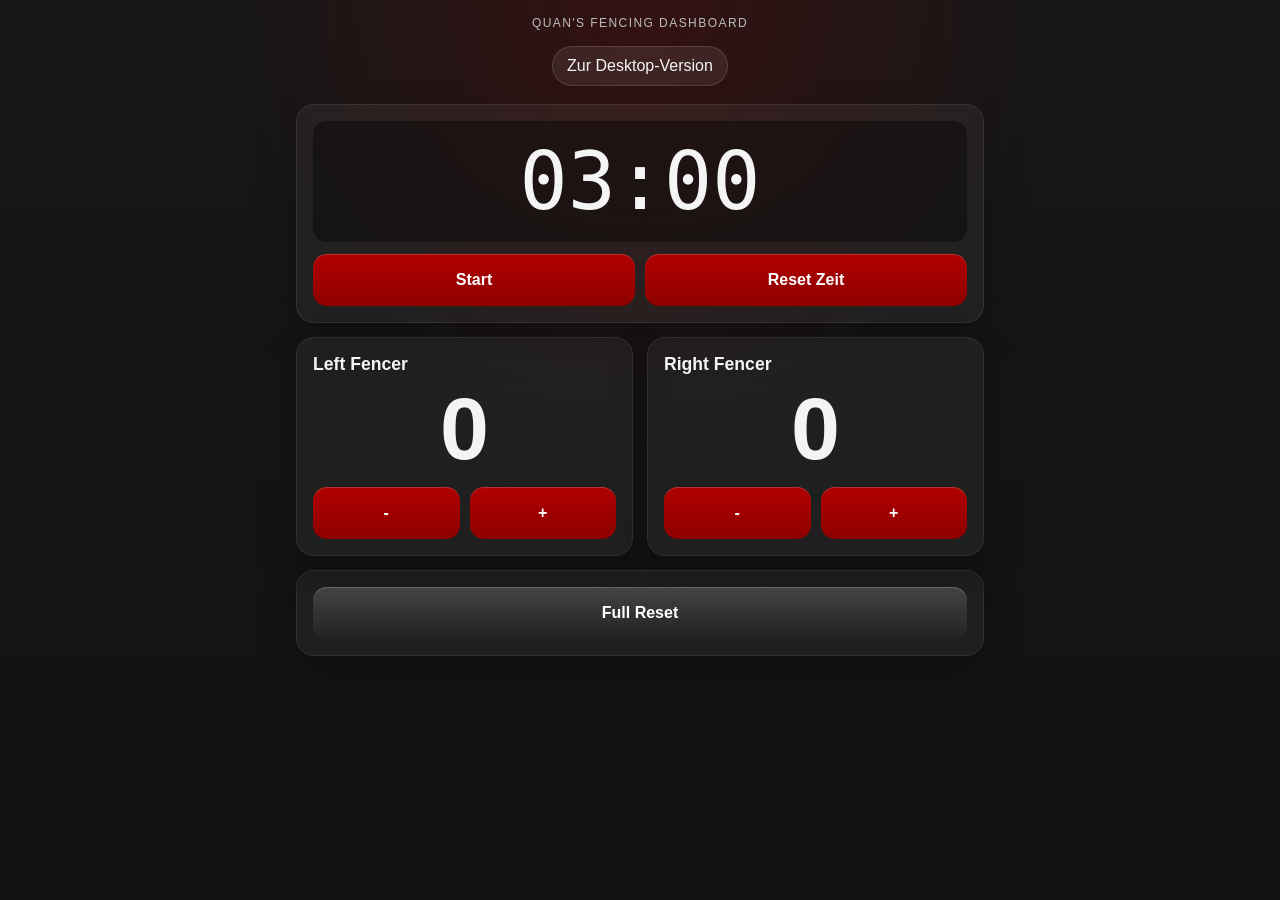
==== fencing-dashboard-mobile/index.html @ f17b3c2e "Added mobile fencing dashboard site" ====
<!DOCTYPE html>
<html lang="de">
<head>
    <meta charset="UTF-8">
    <meta name="viewport" content="width=device-width, initial-scale=1.0">
    <title>Fechten - Mobile Kampfgericht</title>
    <link rel="stylesheet" href="mobile-style.css">
</head>
<body>
    <main class="app-shell">
        <header class="hero">
            <p class="eyebrow">Quan's Fencing Dashboard</p>
            <h1></h1>
            <a class="desktop-link" href="../fencing-dashboard/">Zur Desktop-Version</a>
        </header>

        <section class="timer-card" aria-label="Timer">
            <div class="timer" id="time-display">03:00</div>
            <div class="timer-actions">
                <button id="start-stop-btn" onclick="toggleTimer()">Start</button>
                <button onclick="resetTimer()">Reset Zeit</button>
            </div>
        </section>

        <section class="score-grid" aria-label="Punkteanzeige">
            <article class="fencer-card left">
                <h2>Left Fencer</h2>
                <div class="score" id="score-left">0</div>
                <div class="score-actions">
                    <button class="btn-score" onclick="changeScore('left', -1)">-</button>
                    <button class="btn-score" onclick="changeScore('left', 1)">+</button>
                </div>
            </article>

            <article class="fencer-card right">
                <h2>Right Fencer</h2>
                <div class="score" id="score-right">0</div>
                <div class="score-actions">
                    <button class="btn-score" onclick="changeScore('right', -1)">-</button>
                    <button class="btn-score" onclick="changeScore('right', 1)">+</button>
                </div>
            </article>
        </section>

        <footer class="footer-actions">
            <button class="danger" onclick="resetAll()">Full Reset</button>
        </footer>
    </main>

    <script>
        let timeLeft = 180;
        let timerId = null;
        let scoreLeft = 0;
        let scoreRight = 0;

        function updateTimerDisplay() {
            const minutes = Math.floor(timeLeft / 60);
            const seconds = timeLeft % 60;
            document.getElementById('time-display').innerText =
                `${minutes.toString().padStart(2, '0')}:${seconds.toString().padStart(2, '0')}`;
        }

        function toggleTimer() {
            if (timerId === null) {
                timerId = setInterval(() => {
                    if (timeLeft > 0) {
                        timeLeft--;
                        updateTimerDisplay();
                    } else {
                        clearInterval(timerId);
                        timerId = null;
                        alert('Zeit abgelaufen!');
                    }
                }, 1000);
                document.getElementById('start-stop-btn').innerText = 'Stopp';
            } else {
                clearInterval(timerId);
                timerId = null;
                document.getElementById('start-stop-btn').innerText = 'Start';
            }
        }

        function resetTimer() {
            clearInterval(timerId);
            timerId = null;
            timeLeft = 180;
            updateTimerDisplay();
            document.getElementById('start-stop-btn').innerText = 'Start';
        }

        function changeScore(side, amount) {
            if (side === 'left') {
                scoreLeft = Math.max(0, scoreLeft + amount);
                document.getElementById('score-left').innerText = scoreLeft;
            } else {
                scoreRight = Math.max(0, scoreRight + amount);
                document.getElementById('score-right').innerText = scoreRight;
            }
        }

        function resetAll() {
            resetTimer();
            scoreLeft = 0;
            scoreRight = 0;
            document.getElementById('score-left').innerText = 0;
            document.getElementById('score-right').innerText = 0;
        }
    </script>
</body>
</html>
---- fencing-dashboard-mobile/mobile-style.css ----
:root {
    color-scheme: dark;
    --bg: #121212;
    --panel: #1e1e1e;
    --panel-alt: #262626;
    --accent: #8d0000;
    --accent-strong: #b00000;
    --text: #f4f4f4;
    --muted: #bcbcbc;
}

* {
    box-sizing: border-box;
}

html, body {
    margin: 0;
    min-height: 100%;
}

body {
    font-family: Arial, sans-serif;
    background:
        radial-gradient(circle at top, rgba(141, 0, 0, 0.25), transparent 38%),
        linear-gradient(180deg, #171717 0%, var(--bg) 100%);
    color: var(--text);
}

.app-shell {
    max-width: 720px;
    margin: 0 auto;
    padding: 16px;
}

.hero {
    text-align: center;
    margin-bottom: 18px;
}

.eyebrow {
    margin: 0 0 4px;
    color: var(--muted);
    text-transform: uppercase;
    letter-spacing: 0.12em;
    font-size: 0.75rem;
}

.hero h1 {
    margin: 0;
    font-size: clamp(1.8rem, 8vw, 2.8rem);
}

.subtitle {
    margin: 8px 0 0;
    color: var(--muted);
    line-height: 1.4;
}

.desktop-link {
    display: inline-block;
    margin-top: 12px;
    color: var(--text);
    text-decoration: none;
    background: rgba(255, 255, 255, 0.08);
    border: 1px solid rgba(255, 255, 255, 0.12);
    padding: 10px 14px;
    border-radius: 999px;
}

.timer-card,
.fencer-card,
.footer-actions {
    background: rgba(255, 255, 255, 0.05);
    border: 1px solid rgba(255, 255, 255, 0.08);
    border-radius: 18px;
    padding: 16px;
    box-shadow: 0 18px 40px rgba(0, 0, 0, 0.24);
}

.timer-card {
    margin-bottom: 14px;
}

.timer {
    font-family: monospace;
    font-size: clamp(3rem, 18vw, 5rem);
    text-align: center;
    background: rgba(0, 0, 0, 0.4);
    border-radius: 14px;
    padding: 14px 12px;
}

.timer-actions,
.score-actions,
.footer-actions {
    display: grid;
    gap: 10px;
}

.timer-actions {
    grid-template-columns: 1fr 1fr;
    margin-top: 12px;
}

.score-grid {
    display: grid;
    gap: 14px;
}

.fencer-card h2 {
    margin: 0 0 10px;
    font-size: 1.1rem;
}

.score {
    font-size: clamp(4rem, 18vw, 5.5rem);
    font-weight: 700;
    line-height: 1;
    text-align: center;
    margin: 4px 0 14px;
}

.score-actions {
    grid-template-columns: 1fr 1fr;
}

button {
    width: 100%;
    min-height: 52px;
    font-size: 1rem;
    font-weight: 700;
    border: 0;
    border-radius: 14px;
    color: white;
    background: linear-gradient(180deg, var(--accent-strong), var(--accent));
    box-shadow: inset 0 1px 0 rgba(255, 255, 255, 0.18);
}

button:active {
    transform: translateY(1px);
}

.danger {
    background: linear-gradient(180deg, #444, #222);
}

.footer-actions {
    margin-top: 14px;
}

@media (min-width: 720px) {
    .score-grid {
        grid-template-columns: 1fr 1fr;
    }
}
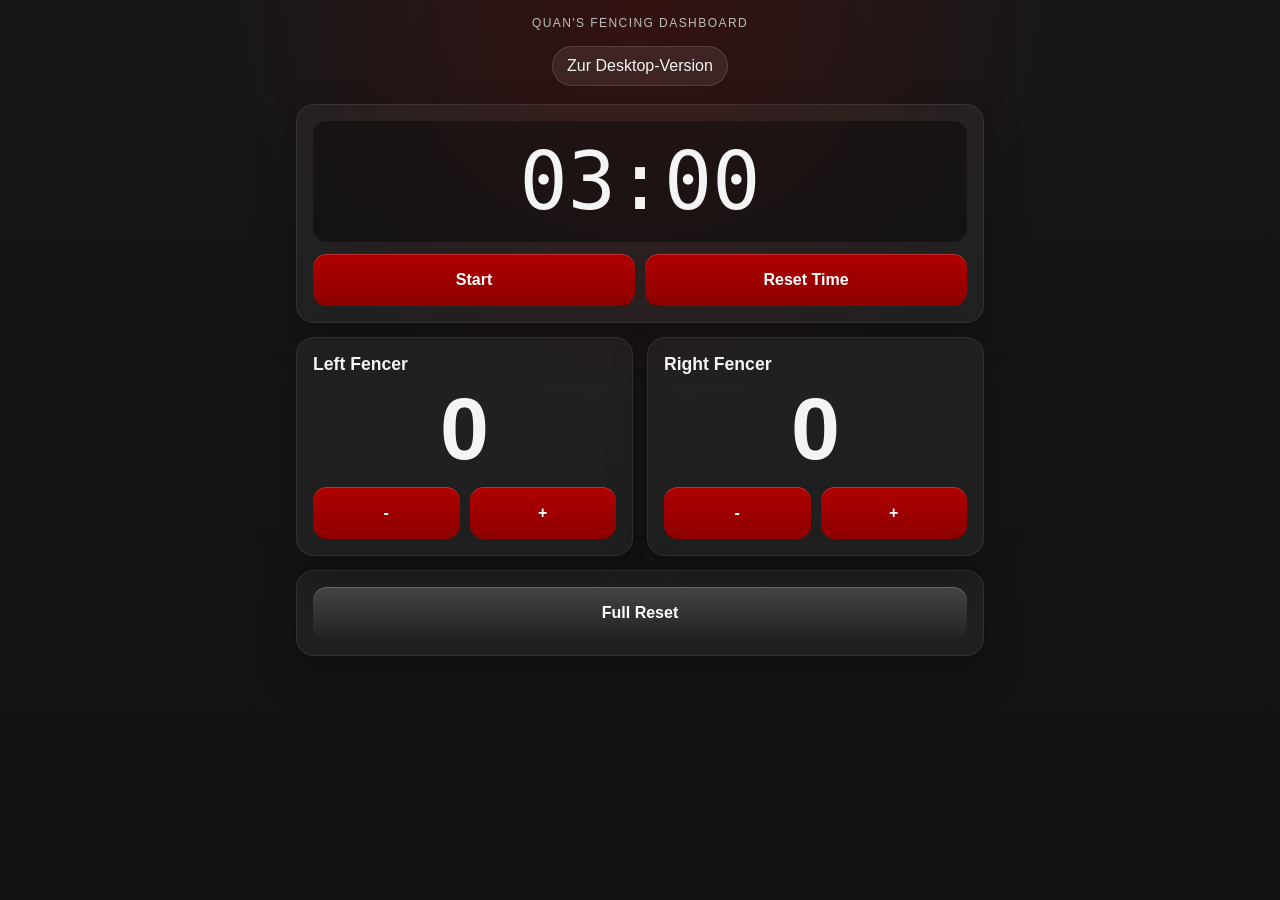
==== commit ee41a9dd: "Some changes" ====
--- a/fencing-dashboard-mobile/index.html
+++ b/fencing-dashboard-mobile/index.html
@@ -18,7 +18,7 @@
             <div class="timer" id="time-display">03:00</div>
             <div class="timer-actions">
                 <button id="start-stop-btn" onclick="toggleTimer()">Start</button>
-                <button onclick="resetTimer()">Reset Zeit</button>
+                <button onclick="resetTimer()">Reset Time</button>
             </div>
         </section>
 
@@ -69,7 +69,7 @@
                     } else {
                         clearInterval(timerId);
                         timerId = null;
-                        alert('Zeit abgelaufen!');
+                        alert('Time over!');
                     }
                 }, 1000);
                 document.getElementById('start-stop-btn').innerText = 'Stopp';
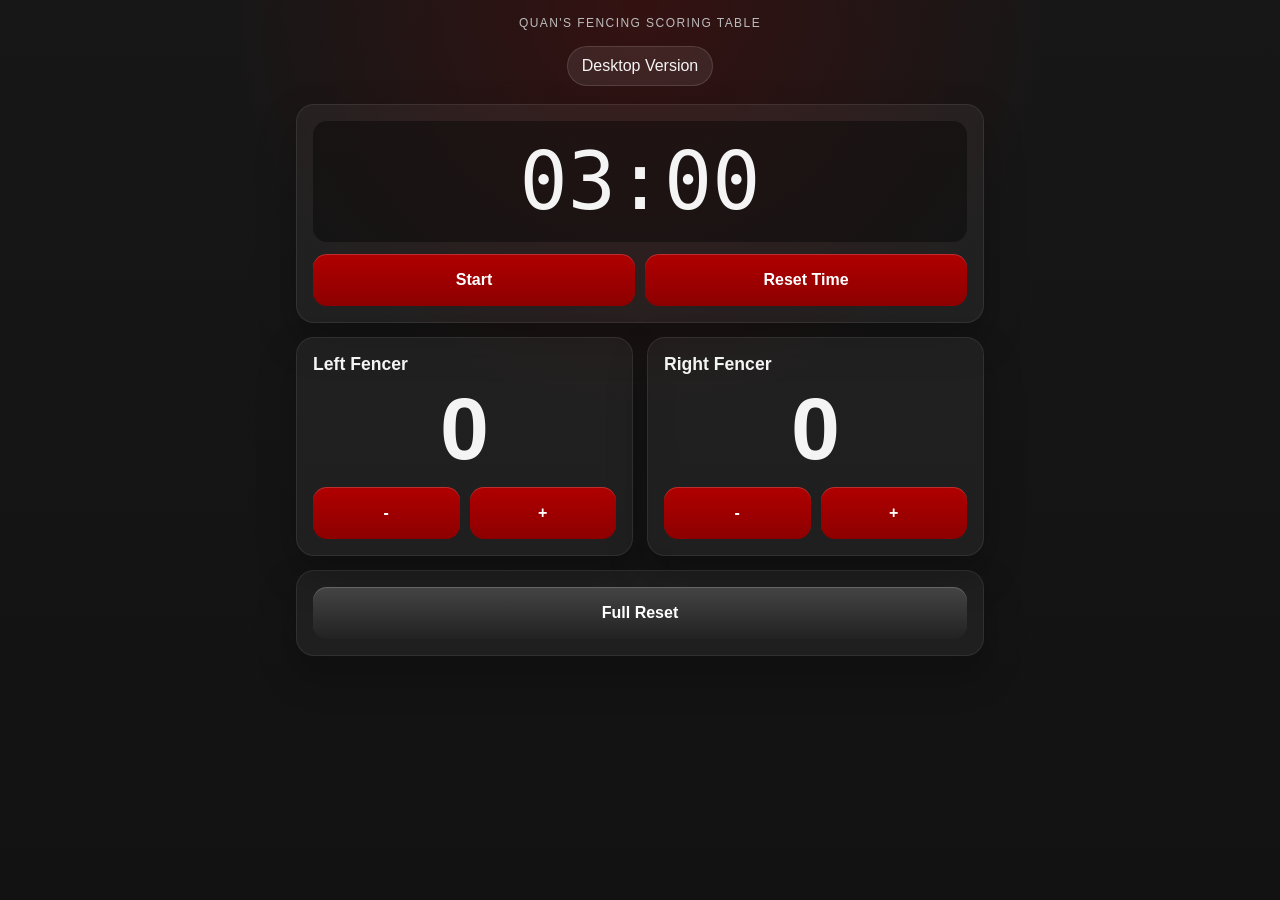
==== commit 21f68c3a: "small changes" ====
--- a/fencing-dashboard-mobile/index.html
+++ b/fencing-dashboard-mobile/index.html
@@ -3,15 +3,15 @@
 <head>
     <meta charset="UTF-8">
     <meta name="viewport" content="width=device-width, initial-scale=1.0">
-    <title>Fechten - Mobile Kampfgericht</title>
+    <title>Fencing - Mobile Scoring Table</title>
     <link rel="stylesheet" href="mobile-style.css">
 </head>
 <body>
     <main class="app-shell">
         <header class="hero">
-            <p class="eyebrow">Quan's Fencing Dashboard</p>
+            <p class="eyebrow">Quan's Fencing Scoring Table</p>
             <h1></h1>
-            <a class="desktop-link" href="../fencing-dashboard/">Zur Desktop-Version</a>
+            <a class="desktop-link" href="../fencing-dashboard/">Desktop Version</a>
         </header>
 
         <section class="timer-card" aria-label="Timer">
@@ -22,7 +22,7 @@
             </div>
         </section>
 
-        <section class="score-grid" aria-label="Punkteanzeige">
+        <section class="score-grid" aria-label="scoreboard">
             <article class="fencer-card left">
                 <h2>Left Fencer</h2>
                 <div class="score" id="score-left">0</div>
@@ -72,7 +72,7 @@
                         alert('Time over!');
                     }
                 }, 1000);
-                document.getElementById('start-stop-btn').innerText = 'Stopp';
+                document.getElementById('start-stop-btn').innerText = 'Stop';
             } else {
                 clearInterval(timerId);
                 timerId = null;
